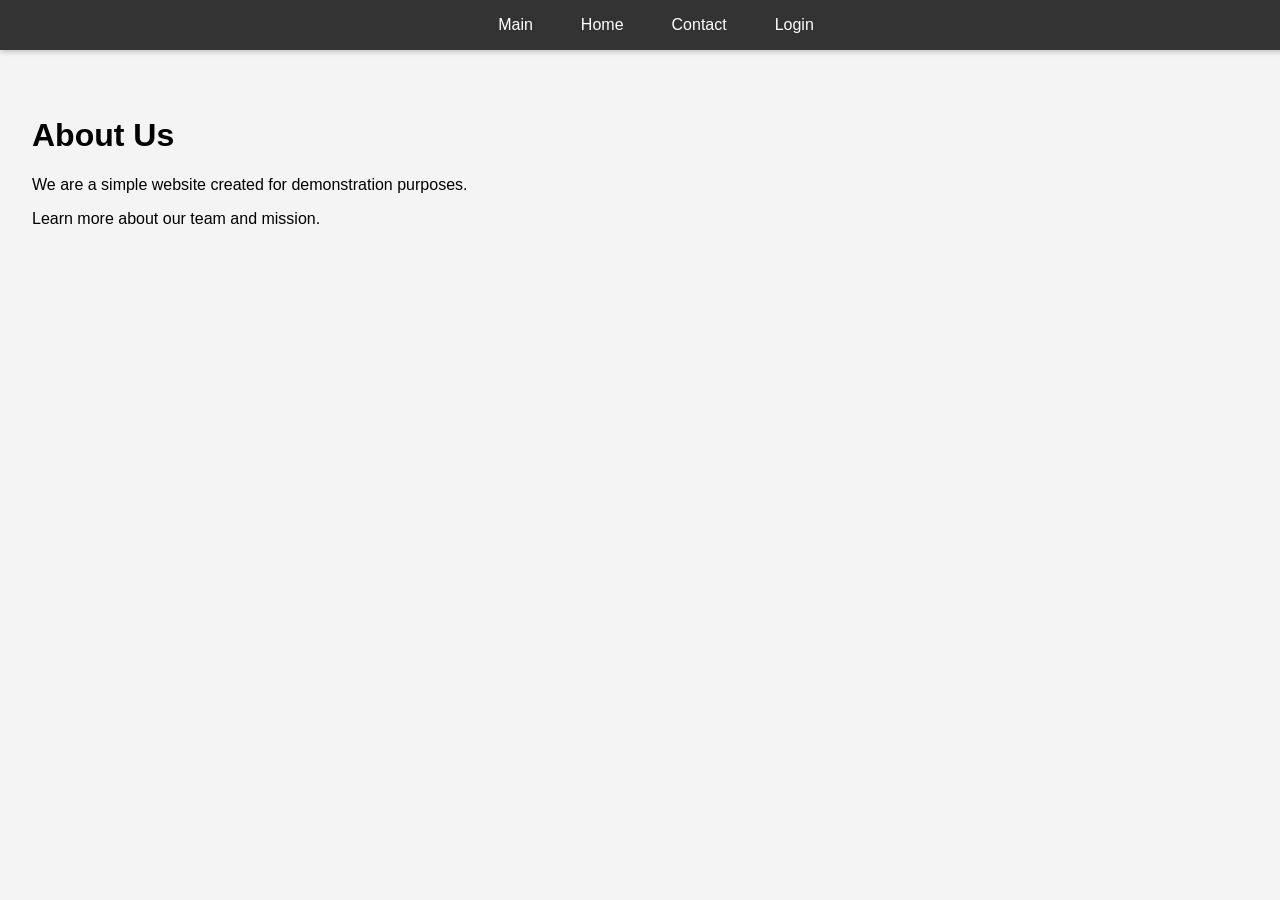
==== about.html @ 7b0ea0f2 "fst commit" ====
<!DOCTYPE html>
<html lang="en">
<head>
    <meta charset="UTF-8">
    <meta name="viewport" content="width=device-width, initial-scale=1.0">
    <title>About</title>
    <link rel="stylesheet" href="index.css">
</head>
<body>
    <header>
        <nav>
            <ul>
                <li><a href="index.html">Main</a></li>
                <li><a href="home.html">Home</a></li>
                <li><a href="contact.html">Contact</a></li>
                <li><a href="login.html">Login</a></li>
            </ul>
        </nav>
    </header>
    <main>
        <h1>About Us</h1>
        <p>We are a simple website created for demonstration purposes.</p>
        <p>Learn more about our team and mission.</p>
    </main>
    <script src="index.js"></script>
</body>
</html>
---- index.css ----
body {
    font-family: Arial, sans-serif;
    margin: 0;
    padding: 0;
    background-color: #f4f4f4;
}

header {
    background-color: #333;
    color: white;
    padding: 1rem;
    position: fixed;
    top: 0;
    width: 100%;
    z-index: 1000;
    box-shadow: 0 2px 5px rgba(0,0,0,0.2);
}

nav ul {
    list-style: none;
    padding: 0;
    margin: 0;
    display: flex;
    justify-content: center;
}

nav ul li {
    margin: 0 1rem;
}

nav ul li a {
    color: white;
    text-decoration: none;
    padding: 0.5rem;
    transition: background-color 0.3s;
}

nav ul li a:hover {
    background-color: #555;
    border-radius: 4px;
}

main {
    padding: 2rem;
    margin-top: 4rem;
}

form {
    max-width: 400px;
}

label {
    display: block;
    margin-top: 1rem;
}

input, textarea {
    width: 100%;
    padding: 0.5rem;
    margin-top: 0.5rem;
}

button {
    margin-top: 1rem;
    padding: 0.5rem 1rem;
    background-color: #333;
    color: white;
    border: none;
    cursor: pointer;
}

button:hover {
    background-color: #555;
}
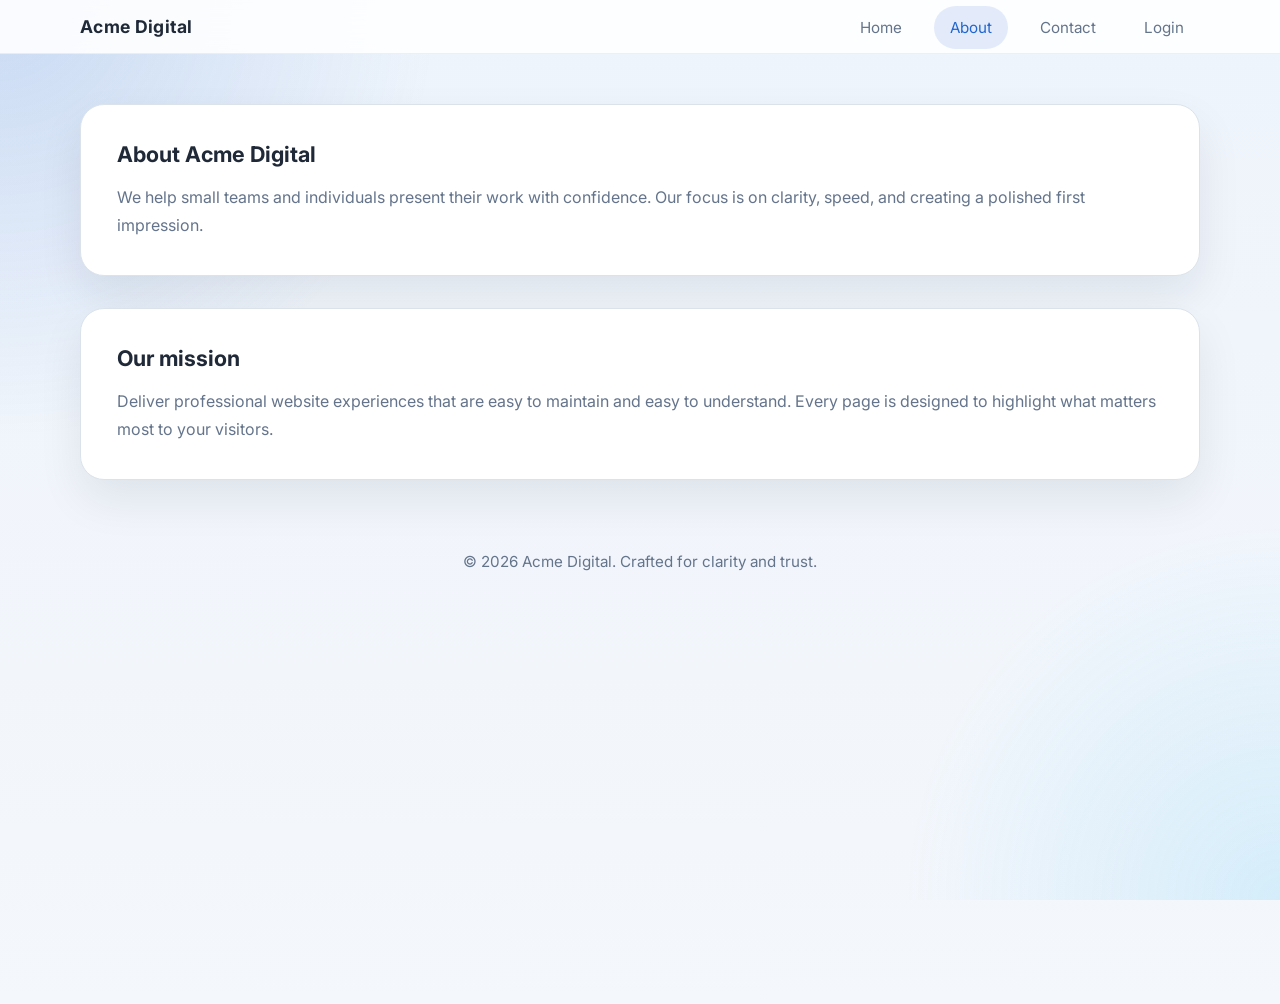
==== commit bcdfe527: "v3 upload" ====
--- a/about.html
+++ b/about.html
@@ -8,20 +8,29 @@
 </head>
 <body>
     <header>
-        <nav>
-            <ul>
-                <li><a href="index.html">Main</a></li>
-                <li><a href="home.html">Home</a></li>
-                <li><a href="contact.html">Contact</a></li>
-                <li><a href="login.html">Login</a></li>
-            </ul>
-        </nav>
+        <div class="header-inner">
+            <div class="brand"><a href="index.html">Acme Digital</a></div>
+            <nav>
+                <ul>
+                    <li><a href="home.html">Home</a></li>
+                    <li><a href="about.html">About</a></li>
+                    <li><a href="contact.html">Contact</a></li>
+                    <li><a href="login.html">Login</a></li>
+                </ul>
+            </nav>
+        </div>
     </header>
     <main>
-        <h1>About Us</h1>
-        <p>We are a simple website created for demonstration purposes.</p>
-        <p>Learn more about our team and mission.</p>
+        <section class="section-card">
+            <h2>About Acme Digital</h2>
+            <p>We help small teams and individuals present their work with confidence. Our focus is on clarity, speed, and creating a polished first impression.</p>
+        </section>
+        <section class="section-card">
+            <h2>Our mission</h2>
+            <p>Deliver professional website experiences that are easy to maintain and easy to understand. Every page is designed to highlight what matters most to your visitors.</p>
+        </section>
     </main>
+    <footer>© 2026 Acme Digital. Crafted for clarity and trust.</footer>
     <script src="index.js"></script>
 </body>
 </html>
--- a/index.css
+++ b/index.css
@@ -1,74 +1,350 @@
+@import url('https://fonts.googleapis.com/css2?family=Roboto:wght@300;400;500;700&display=swap');
+
+@import url('https://fonts.googleapis.com/css2?family=Inter:wght@300;400;500;600;700&display=swap');
+
+:root {
+    color-scheme: light;
+    --bg: #f4f7fb;
+    --surface: rgba(255,255,255,0.95);
+    --surface-strong: #ffffff;
+    --text: #1f2937;
+    --muted: #64748b;
+    --accent: #2065d1;
+    --accent-soft: rgba(32, 101, 209, 0.12);
+    --border: #dbe2ea;
+    --shadow: 0 20px 45px rgba(15, 23, 42, 0.08);
+}
+
+* {
+    box-sizing: border-box;
+}
+
+html {
+    scroll-behavior: smooth;
+}
+
 body {
-    font-family: Arial, sans-serif;
-    margin: 0;
-    padding: 0;
-    background-color: #f4f4f4;
+    font-family: 'Inter', Arial, sans-serif;
+    margin: 0;
+    min-height: 100vh;
+    background: linear-gradient(180deg, #eef4fb 0%, #f4f7fb 100%);
+    color: var(--text);
+}
+
+body::before {
+    content: '';
+    position: fixed;
+    inset: 0;
+    background: radial-gradient(circle at top left, rgba(32, 101, 209, 0.18), transparent 28%),
+                radial-gradient(circle at bottom right, rgba(56, 189, 248, 0.16), transparent 24%);
+    pointer-events: none;
+    z-index: -1;
 }
 
 header {
-    background-color: #333;
-    color: white;
-    padding: 1rem;
     position: fixed;
-    top: 0;
+    inset: 0 0 auto 0;
+    display: flex;
+    justify-content: center;
     width: 100%;
+    backdrop-filter: blur(14px);
+    background: rgba(255, 255, 255, 0.88);
+    border-bottom: 1px solid rgba(148, 163, 184, 0.16);
     z-index: 1000;
-    box-shadow: 0 2px 5px rgba(0,0,0,0.2);
+}
+
+.header-inner {
+    width: min(1120px, 100% - 2rem);
+    display: flex;
+    align-items: center;
+    justify-content: space-between;
+    gap: 1rem;
+    padding: 1rem 0;
+}
+
+.brand a {
+    color: var(--text);
+    text-decoration: none;
+    font-weight: 700;
+    font-size: 1.1rem;
+    letter-spacing: 0.02em;
 }
 
 nav ul {
     list-style: none;
+    display: flex;
+    align-items: center;
+    gap: 1rem;
+    margin: 0;
     padding: 0;
-    margin: 0;
-    display: flex;
+}
+
+nav a {
+    color: var(--muted);
+    text-decoration: none;
+    padding: 0.75rem 1rem;
+    border-radius: 999px;
+    font-size: 0.95rem;
+    transition: all 0.25s ease;
+}
+
+nav a:hover,
+nav a.active {
+    color: var(--accent);
+    background: var(--accent-soft);
+}
+
+main {
+    width: min(1120px, 100% - 2rem);
+    margin: 6.5rem auto 3rem;
+    padding: 0;
+}
+
+.hero {
+    display: grid;
+    grid-template-columns: 1.5fr 1fr;
+    gap: 2rem;
+    align-items: start;
+    margin-bottom: 3rem;
+}
+
+.hero-copy {
+    padding: 3rem;
+    background: var(--surface);
+    border: 1px solid var(--border);
+    border-radius: 24px;
+    box-shadow: var(--shadow);
+}
+
+.hero-copy .eyebrow {
+    margin: 0 0 1rem;
+    color: var(--accent);
+    font-weight: 600;
+    letter-spacing: 0.1em;
+    text-transform: uppercase;
+    font-size: 0.8rem;
+}
+
+.hero-copy h1 {
+    margin: 0;
+    font-size: clamp(2.7rem, 3.4vw, 4rem);
+    line-height: 1.04;
+    letter-spacing: -0.04em;
+}
+
+.hero-copy p {
+    margin: 1.5rem 0 0;
+    max-width: 60ch;
+    color: var(--muted);
+    font-size: 1.05rem;
+    line-height: 1.75;
+}
+
+.hero-actions {
+    display: flex;
+    flex-wrap: wrap;
+    gap: 1rem;
+    margin-top: 2rem;
+}
+
+.hero-card,
+.section-card,
+.form-card,
+.login-card {
+    padding: 2.25rem;
+    border-radius: 24px;
+    background: var(--surface-strong);
+    border: 1px solid var(--border);
+    box-shadow: var(--shadow);
+}
+
+.hero-card h2,
+.section-card h2,
+.form-card h2,
+.login-card h2 {
+    margin-top: 0;
+    margin-bottom: 1rem;
+    font-size: 1.35rem;
+}
+
+.hero-card p,
+.section-card p,
+.form-card p,
+.login-card p {
+    margin: 0;
+    color: var(--muted);
+    line-height: 1.75;
+}
+
+.hero-card ul,
+.service-grid,
+.features-list {
+    margin: 1.25rem 0 0;
+    padding: 0;
+    list-style: none;
+    display: grid;
+    gap: 0.75rem;
+}
+
+.hero-card li,
+.feature-item {
+    padding: 0.85rem 1rem;
+    border-radius: 16px;
+    background: #f8fbff;
+    color: var(--text);
+    border: 1px solid rgba(100, 116, 139, 0.12);
+}
+
+.service-grid {
+    grid-template-columns: repeat(3, minmax(0, 1fr));
+}
+
+.service-card {
+    display: flex;
+    flex-direction: column;
+    gap: 1rem;
+}
+
+.service-card h3 {
+    margin: 0;
+    font-size: 1.1rem;
+}
+
+.service-card p {
+    margin: 0;
+    color: var(--muted);
+    line-height: 1.65;
+}
+
+.section-card {
+    margin-bottom: 2rem;
+}
+
+.section-card + .section-card {
+    margin-top: 1.5rem;
+}
+
+.form-field {
+    display: grid;
+    gap: 0.5rem;
+    margin-top: 1.25rem;
+}
+
+label {
+    color: var(--text);
+    font-weight: 600;
+}
+
+input,
+textarea {
+    width: 100%;
+    min-height: 3rem;
+    padding: 1rem;
+    border-radius: 16px;
+    border: 1px solid var(--border);
+    background: #f8fbff;
+    color: var(--text);
+    font-size: 0.98rem;
+    transition: border-color 0.2s ease, box-shadow 0.2s ease;
+}
+
+textarea {
+    min-height: 10rem;
+    resize: vertical;
+}
+
+input:focus,
+textarea:focus {
+    border-color: rgba(32, 101, 209, 0.35);
+    box-shadow: 0 0 0 4px rgba(32, 101, 209, 0.08);
+    outline: none;
+}
+
+.button {
+    display: inline-flex;
+    align-items: center;
     justify-content: center;
-}
-
-nav ul li {
-    margin: 0 1rem;
-}
-
-nav ul li a {
+    text-decoration: none;
+    padding: 0.95rem 1.75rem;
+    border-radius: 999px;
+    font-weight: 600;
+    transition: transform 0.25s ease, box-shadow 0.25s ease;
+}
+
+.button.primary {
+    background: linear-gradient(135deg, #2065d1 0%, #0f4bb5 100%);
     color: white;
-    text-decoration: none;
-    padding: 0.5rem;
-    transition: background-color 0.3s;
-}
-
-nav ul li a:hover {
-    background-color: #555;
-    border-radius: 4px;
-}
-
-main {
-    padding: 2rem;
-    margin-top: 4rem;
-}
-
-form {
-    max-width: 400px;
-}
-
-label {
-    display: block;
+    box-shadow: 0 16px 25px rgba(32, 101, 209, 0.18);
+}
+
+.button.secondary {
+    background: transparent;
+    color: var(--text);
+    border: 1px solid rgba(15, 23, 42, 0.12);
+}
+
+.button:hover {
+    transform: translateY(-2px);
+}
+
+button[type="submit"] {
+    width: fit-content;
+    border: none;
+    margin-top: 1.5rem;
+    cursor: pointer;
+}
+
+button[type="submit"].primary {
+    background: linear-gradient(135deg, #2065d1 0%, #0f4bb5 100%);
+    color: white;
+    padding: 0.95rem 2rem;
+    box-shadow: 0 14px 24px rgba(32, 101, 209, 0.18);
+}
+
+.form-message {
     margin-top: 1rem;
-}
-
-input, textarea {
-    width: 100%;
-    padding: 0.5rem;
-    margin-top: 0.5rem;
-}
-
-button {
-    margin-top: 1rem;
-    padding: 0.5rem 1rem;
-    background-color: #333;
-    color: white;
-    border: none;
-    cursor: pointer;
-}
-
-button:hover {
-    background-color: #555;
-}+    font-size: 0.95rem;
+    color: var(--muted);
+}
+
+footer {
+    width: min(1120px, 100% - 2rem);
+    margin: 0 auto 2rem;
+    padding: 1.5rem 0;
+    color: var(--muted);
+    font-size: 0.95rem;
+    text-align: center;
+}
+
+@media (max-width: 980px) {
+    .hero {
+        grid-template-columns: 1fr;
+    }
+    .service-grid {
+        grid-template-columns: 1fr;
+    }
+}
+
+@media (max-width: 640px) {
+    .header-inner {
+        flex-direction: column;
+        align-items: stretch;
+    }
+
+    nav ul {
+        justify-content: center;
+        flex-wrap: wrap;
+    }
+
+    main {
+        margin-top: 7rem;
+    }
+
+    .hero-copy,
+    .hero-card,
+    .section-card,
+    .form-card,
+    .login-card {
+        padding: 1.75rem;
+    }
+}
